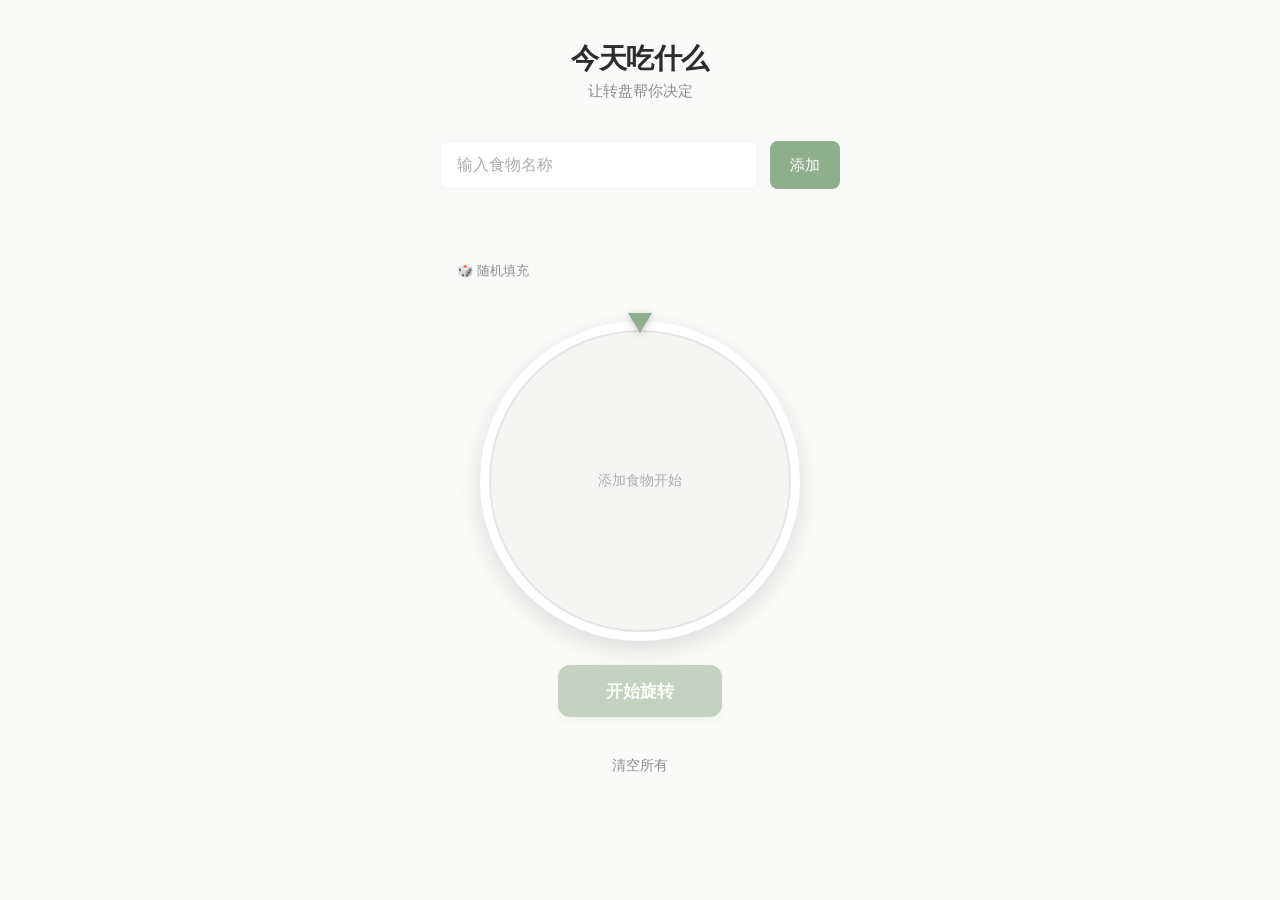
==== index.html @ fffc7ec5 "Add files via upload" ====
<!DOCTYPE html>
<html lang="zh-CN">
<head>
    <meta charset="UTF-8">
    <meta name="viewport" content="width=device-width, initial-scale=1.0">
    <title>今天吃什么</title>
    <link rel="stylesheet" href="style.css">
</head>
<body>
    <div class="container">
        <header>
            <h1>今天吃什么</h1>
            <p class="subtitle">让转盘帮你决定</p>
        </header>

        <main>
            <!-- 输入区域 -->
            <section class="input-section">
                <div class="input-group">
                    <input 
                        type="text" 
                        id="foodInput" 
                        placeholder="输入食物名称"
                        autocomplete="off"
                    >
                    <button id="addBtn" class="btn-add">添加</button>
                </div>
                <div id="foodTags" class="food-tags">
                    <!-- 食物标签动态生成 -->
                </div>
                <button id="randomFillBtn" class="btn-random-fill">🎲 随机填充</button>
            </section>

            <!-- 转盘区域 -->
            <section class="wheel-section">
                <div class="wheel-wrapper">
                    <canvas id="wheelCanvas"></canvas>
                    <div class="wheel-pointer"></div>
                </div>
                <button id="spinBtn" class="btn-spin" disabled>开始旋转</button>
            </section>

            <!-- 统计区域 -->
            <section id="statsSection" class="stats-section hidden">
                <div class="stats-header">
                    <h3 class="stats-title">转到次数</h3>
                    <button id="clearStatsBtn" class="btn-clear-stats">清除记录</button>
                </div>
                <div id="statsList" class="stats-list">
                    <!-- 统计列表动态生成 -->
                </div>
            </section>

            <!-- 结果弹窗 -->
            <div id="resultModal" class="modal hidden">
                <div class="modal-content">
                    <p class="result-label">今天就吃</p>
                    <h2 id="resultFood" class="result-food"></h2>
                    <div class="modal-actions">
                        <button id="againBtn" class="btn-again">再转一次</button>
                        <button id="closeBtn" class="btn-close">好的</button>
                    </div>
                </div>
            </div>
        </main>

        <footer>
            <button id="clearBtn" class="btn-clear">清空所有</button>
        </footer>
    </div>

    <script src="script.js"></script>
</body>
</html>
---- style.css ----
/* 今天吃什么 - 莫兰迪奶油系 */

* {
    margin: 0;
    padding: 0;
    box-sizing: border-box;
}

:root {
    /* 莫兰迪奶油系配色 */
    --bg-primary: #FAFAF8;
    --bg-card: #FFFFFF;
    --bg-secondary: #F5F5F3;
    
    --text-primary: #2C2C2E;
    --text-secondary: #8E8E93;
    --text-placeholder: #AEAEB2;
    
    --accent: #8FAE8B;  /* 豆沙绿 */
    --accent-hover: #7A9A76;
    --accent-light: rgba(143, 174, 139, 0.1);
    
    --danger: #C4756E;
    --danger-hover: #B0645E;
    
    --shadow-sm: 0 1px 3px rgba(0, 0, 0, 0.06);
    --shadow-md: 0 4px 12px rgba(0, 0, 0, 0.08);
    --shadow-lg: 0 8px 24px rgba(0, 0, 0, 0.12);
    
    --radius-sm: 8px;
    --radius-md: 12px;
    --radius-lg: 16px;
    
    --transition: 250ms cubic-bezier(0.25, 0.1, 0.25, 1);
}

body {
    font-family: -apple-system, BlinkMacSystemFont, 'SF Pro Text', 'Helvetica Neue', sans-serif;
    background-color: var(--bg-primary);
    color: var(--text-primary);
    min-height: 100vh;
    display: flex;
    justify-content: center;
    align-items: flex-start;
    padding: 40px 20px;
    -webkit-font-smoothing: antialiased;
}

.container {
    width: 100%;
    max-width: 400px;
}

/* 头部 */
header {
    text-align: center;
    margin-bottom: 40px;
}

h1 {
    font-size: 28px;
    font-weight: 600;
    letter-spacing: -0.5px;
    color: var(--text-primary);
    margin-bottom: 4px;
}

.subtitle {
    font-size: 15px;
    color: var(--text-secondary);
    font-weight: 400;
}

/* 输入区域 */
.input-section {
    margin-bottom: 32px;
}

.input-group {
    display: flex;
    gap: 12px;
    margin-bottom: 16px;
}

#foodInput {
    flex: 1;
    height: 48px;
    padding: 0 16px;
    font-size: 16px;
    font-family: inherit;
    background: var(--bg-card);
    border: 1.5px solid var(--bg-secondary);
    border-radius: var(--radius-sm);
    color: var(--text-primary);
    outline: none;
    transition: border-color var(--transition);
}

#foodInput:focus {
    border-color: var(--accent);
}

#foodInput::placeholder {
    color: var(--text-placeholder);
}

.btn-add {
    height: 48px;
    padding: 0 20px;
    font-size: 15px;
    font-weight: 500;
    font-family: inherit;
    background: var(--accent);
    color: white;
    border: none;
    border-radius: var(--radius-sm);
    cursor: pointer;
    transition: background var(--transition), transform 150ms ease;
}

.btn-add:hover {
    background: var(--accent-hover);
}

.btn-add:active {
    transform: scale(0.97);
}

/* 食物标签 */
.food-tags {
    display: flex;
    flex-wrap: wrap;
    gap: 8px;
    min-height: 36px;
}

.food-tag {
    display: inline-flex;
    align-items: center;
    gap: 6px;
    height: 36px;
    padding: 0 14px;
    font-size: 14px;
    font-weight: 400;
    background: var(--accent-light);
    color: var(--accent);
    border: 1.5px solid transparent;
    border-radius: 100px;
    cursor: default;
    transition: all var(--transition);
    animation: tagIn 300ms cubic-bezier(0.34, 1.56, 0.64, 1);
}

.food-tag:hover {
    border-color: var(--accent);
}

.food-tag .remove {
    display: flex;
    align-items: center;
    justify-content: center;
    width: 18px;
    height: 18px;
    font-size: 14px;
    color: var(--accent);
    opacity: 0.6;
    cursor: pointer;
    border-radius: 50%;
    transition: all var(--transition);
}

.food-tag .remove:hover {
    opacity: 1;
    background: rgba(143, 174, 139, 0.2);
}

@keyframes tagIn {
    from {
        opacity: 0;
        transform: scale(0.8);
    }
    to {
        opacity: 1;
        transform: scale(1);
    }
}

/* 随机填充按钮 */
.btn-random-fill {
    display: inline-flex;
    align-items: center;
    gap: 6px;
    margin-top: 12px;
    padding: 8px 16px;
    font-size: 13px;
    font-family: inherit;
    color: var(--text-secondary);
    background: none;
    border: 1.5px dashed var(--bg-secondary);
    border-radius: var(--radius-sm);
    cursor: pointer;
    transition: all var(--transition);
}

.btn-random-fill:hover {
    color: var(--accent);
    border-color: var(--accent);
    background: var(--accent-light);
}

/* 转盘区域 */
.wheel-section {
    display: flex;
    flex-direction: column;
    align-items: center;
    margin-bottom: 32px;
}

.wheel-wrapper {
    position: relative;
    margin-bottom: 24px;
}

#wheelCanvas {
    display: block;
    width: 320px;
    height: 320px;
    border-radius: 50%;
    box-shadow: var(--shadow-lg);
    background: var(--bg-card);
}

.wheel-pointer {
    position: absolute;
    top: -8px;
    left: 50%;
    transform: translateX(-50%);
    width: 0;
    height: 0;
    border-left: 12px solid transparent;
    border-right: 12px solid transparent;
    border-top: 20px solid var(--accent);
    filter: drop-shadow(0 2px 4px rgba(0, 0, 0, 0.2));
    z-index: 10;
}

.btn-spin {
    height: 52px;
    padding: 0 48px;
    font-size: 17px;
    font-weight: 600;
    font-family: inherit;
    background: var(--accent);
    color: white;
    border: none;
    border-radius: var(--radius-md);
    cursor: pointer;
    transition: all var(--transition);
    box-shadow: var(--shadow-md);
}

.btn-spin:hover:not(:disabled) {
    background: var(--accent-hover);
    transform: translateY(-1px);
    box-shadow: var(--shadow-lg);
}

.btn-spin:active:not(:disabled) {
    transform: translateY(0);
}

.btn-spin:disabled {
    opacity: 0.5;
    cursor: not-allowed;
}

.hidden {
    display: none !important;
}

/* 统计区域 */
.stats-section {
    margin-top: 32px;
    padding: 24px;
    background: var(--bg-card);
    border-radius: var(--radius-md);
    box-shadow: var(--shadow-sm);
}

.stats-header {
    display: flex;
    justify-content: space-between;
    align-items: center;
    margin-bottom: 16px;
}

.stats-title {
    font-size: 15px;
    font-weight: 600;
    color: var(--text-secondary);
    letter-spacing: 0.5px;
    text-transform: uppercase;
}

.btn-clear-stats {
    font-size: 13px;
    font-family: inherit;
    color: var(--text-secondary);
    background: none;
    border: 1.5px solid var(--bg-secondary);
    cursor: pointer;
    padding: 6px 12px;
    border-radius: var(--radius-sm);
    transition: all var(--transition);
}

.btn-clear-stats:hover {
    color: var(--danger);
    border-color: var(--danger);
    background: rgba(196, 117, 110, 0.1);
}

.stats-list {
    display: flex;
    flex-direction: column;
    gap: 12px;
}

.stats-item {
    display: flex;
    align-items: center;
    gap: 12px;
}

.stats-info {
    display: flex;
    align-items: center;
    gap: 8px;
    min-width: 100px;
}

.stats-emoji {
    font-size: 18px;
}

.stats-name {
    font-size: 14px;
    font-weight: 500;
    color: var(--text-primary);
    white-space: nowrap;
    overflow: hidden;
    text-overflow: ellipsis;
    max-width: 80px;
}

.stats-bar-wrapper {
    flex: 1;
    height: 8px;
    background: var(--bg-secondary);
    border-radius: 4px;
    overflow: hidden;
}

.stats-bar {
    height: 100%;
    background: var(--accent);
    border-radius: 4px;
    transition: width 300ms ease;
}

.stats-count {
    font-size: 13px;
    font-weight: 600;
    color: var(--accent);
    min-width: 35px;
    text-align: right;
}

/* 底部 */
footer {
    text-align: center;
}

.btn-clear {
    font-size: 14px;
    font-family: inherit;
    color: var(--text-secondary);
    background: none;
    border: none;
    cursor: pointer;
    padding: 8px 16px;
    border-radius: var(--radius-sm);
    transition: all var(--transition);
}

.btn-clear:hover {
    color: var(--danger);
    background: rgba(196, 117, 110, 0.1);
}

/* 响应式 */
@media (max-width: 440px) {
    body {
        padding: 24px 16px;
    }
    
    h1 {
        font-size: 24px;
    }
    
    #wheelCanvas {
        width: 280px;
        height: 280px;
    }
}
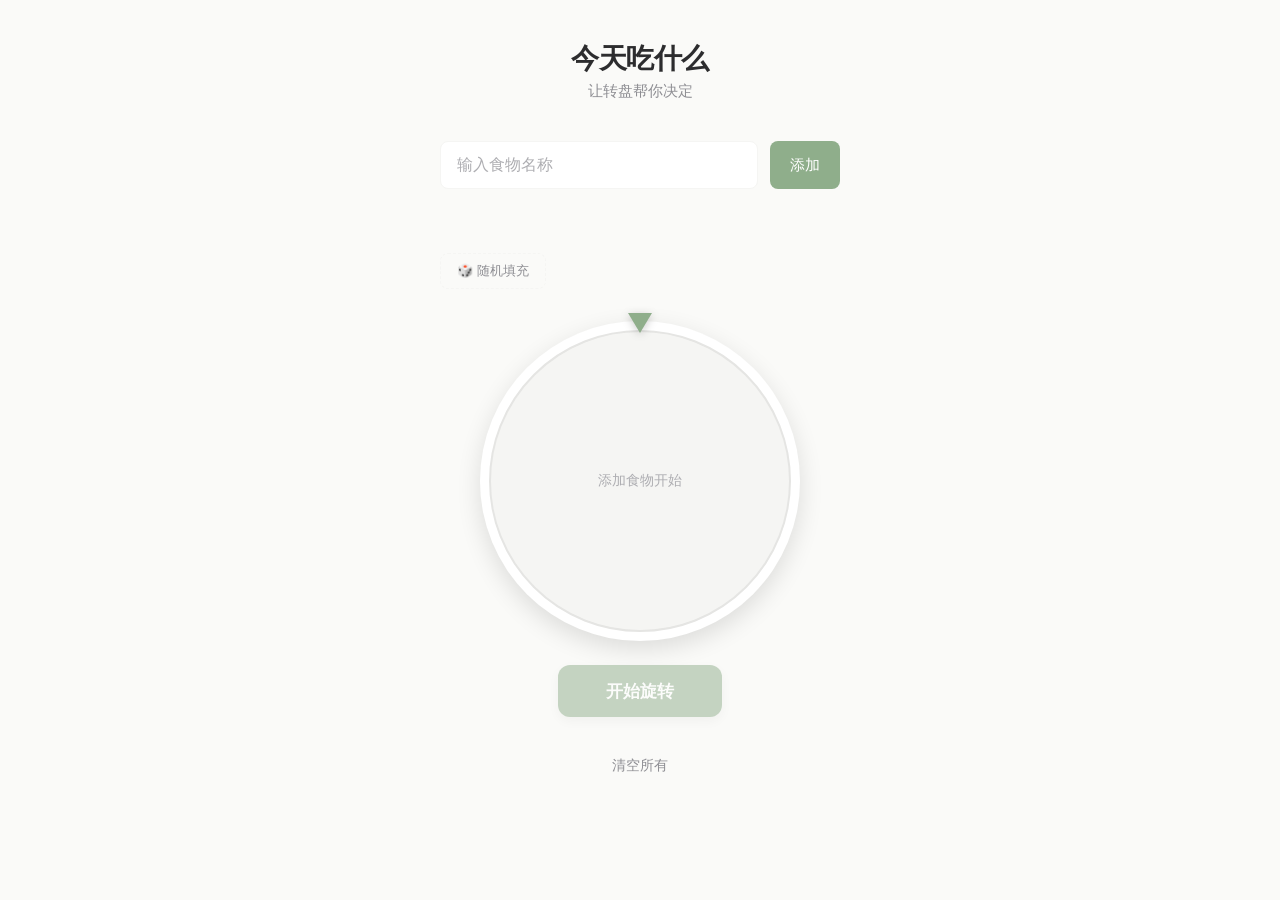
==== commit 8bd45f28: "Add files via upload" ====
--- a/index.html
+++ b/index.html
@@ -2,7 +2,7 @@
 <html lang="zh-CN">
 <head>
     <meta charset="UTF-8">
-    <meta name="viewport" content="width=device-width, initial-scale=1.0">
+    <meta name="viewport" content="width=device-width, initial-scale=1.0, maximum-scale=1.0, user-scalable=no">
     <title>今天吃什么</title>
     <link rel="stylesheet" href="style.css">
 </head>
--- a/style.css
+++ b/style.css
@@ -4,6 +4,11 @@
     margin: 0;
     padding: 0;
     box-sizing: border-box;
+    -webkit-tap-highlight-color: transparent;
+}
+
+html {
+    touch-action: manipulation;
 }
 
 :root {
@@ -398,10 +403,11 @@
     background: rgba(196, 117, 110, 0.1);
 }
 
-/* 响应式 */
+/* 移动端优化 */
 @media (max-width: 440px) {
     body {
         padding: 24px 16px;
+        -webkit-text-size-adjust: none;
     }
     
     h1 {
@@ -412,4 +418,54 @@
         width: 280px;
         height: 280px;
     }
+    
+    /* 增大触摸区域 */
+    .btn-add,
+    .btn-spin,
+    .btn-random-fill {
+        min-height: 48px;
+        min-width: 48px;
+    }
+    
+    /* 触摸反馈 */
+    .btn-add:active,
+    .btn-spin:active,
+    .btn-clear:active,
+    .btn-random-fill:active,
+    .btn-clear-stats:active {
+        transform: scale(0.96);
+        opacity: 0.8;
+    }
+    
+    /* 标签触摸反馈 */
+    .food-tag {
+        -webkit-touch-callout: none;
+        user-select: none;
+    }
+    
+    .food-tag .remove {
+        width: 24px;
+        height: 24px;
+        display: flex;
+        align-items: center;
+        justify-content: center;
+    }
+    
+    /* 输入框优化 */
+    #foodInput {
+        font-size: 16px; /* 防止iOS缩放 */
+    }
+    
+    /* 统计列表优化 */
+    .stats-item {
+        min-height: 44px;
+    }
+}
+
+/* 平板适配 */
+@media (min-width: 441px) and (max-width: 768px) {
+    #wheelCanvas {
+        width: 350px;
+        height: 350px;
+    }
 }
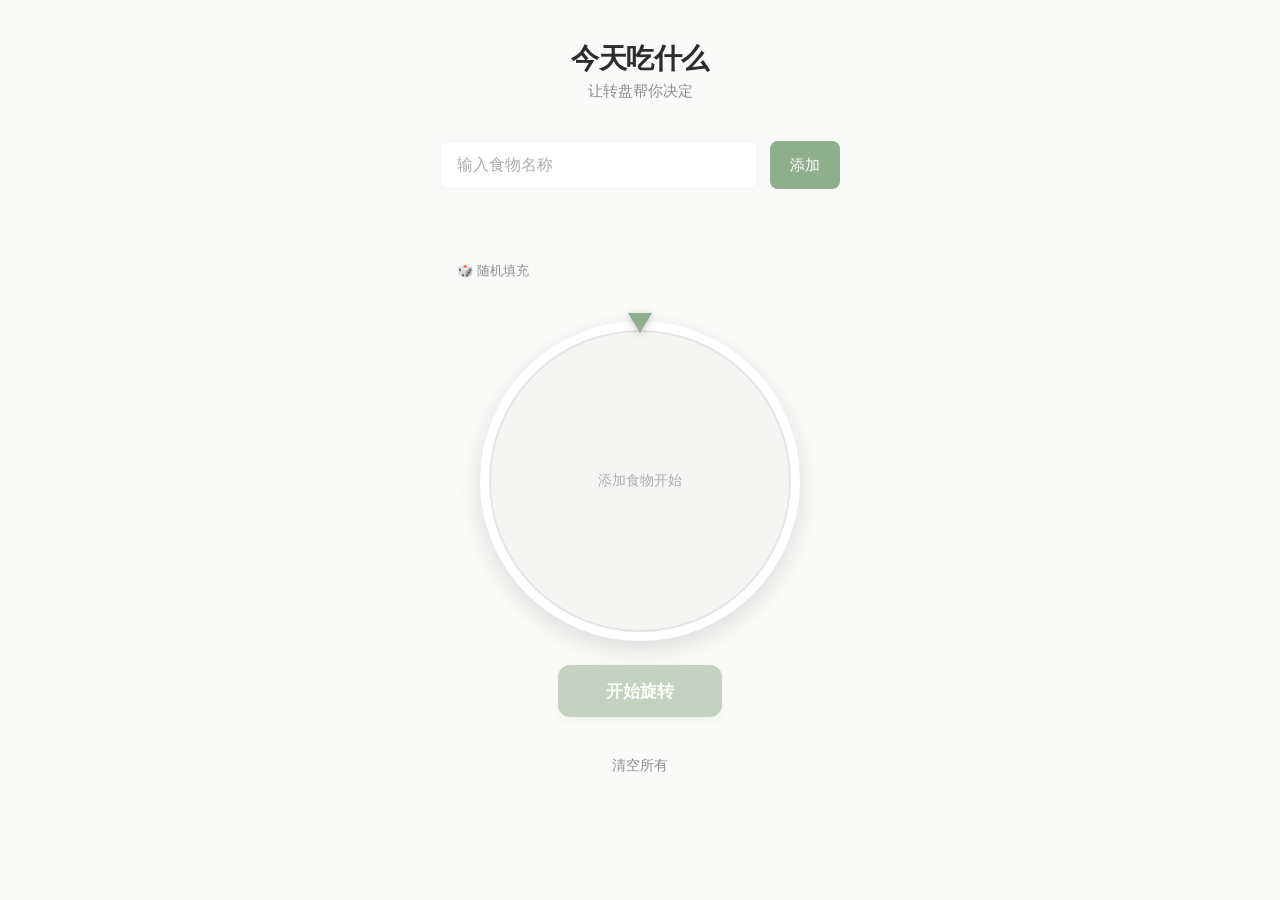
==== commit 9cfff1c4: "Add files via upload" ====
--- a/index.html
+++ b/index.html
@@ -4,6 +4,7 @@
     <meta charset="UTF-8">
     <meta name="viewport" content="width=device-width, initial-scale=1.0, maximum-scale=1.0, user-scalable=no">
     <title>今天吃什么</title>
+    <link rel="icon" href="favicon.svg" type="image/svg+xml">
     <link rel="stylesheet" href="style.css">
 </head>
 <body>
